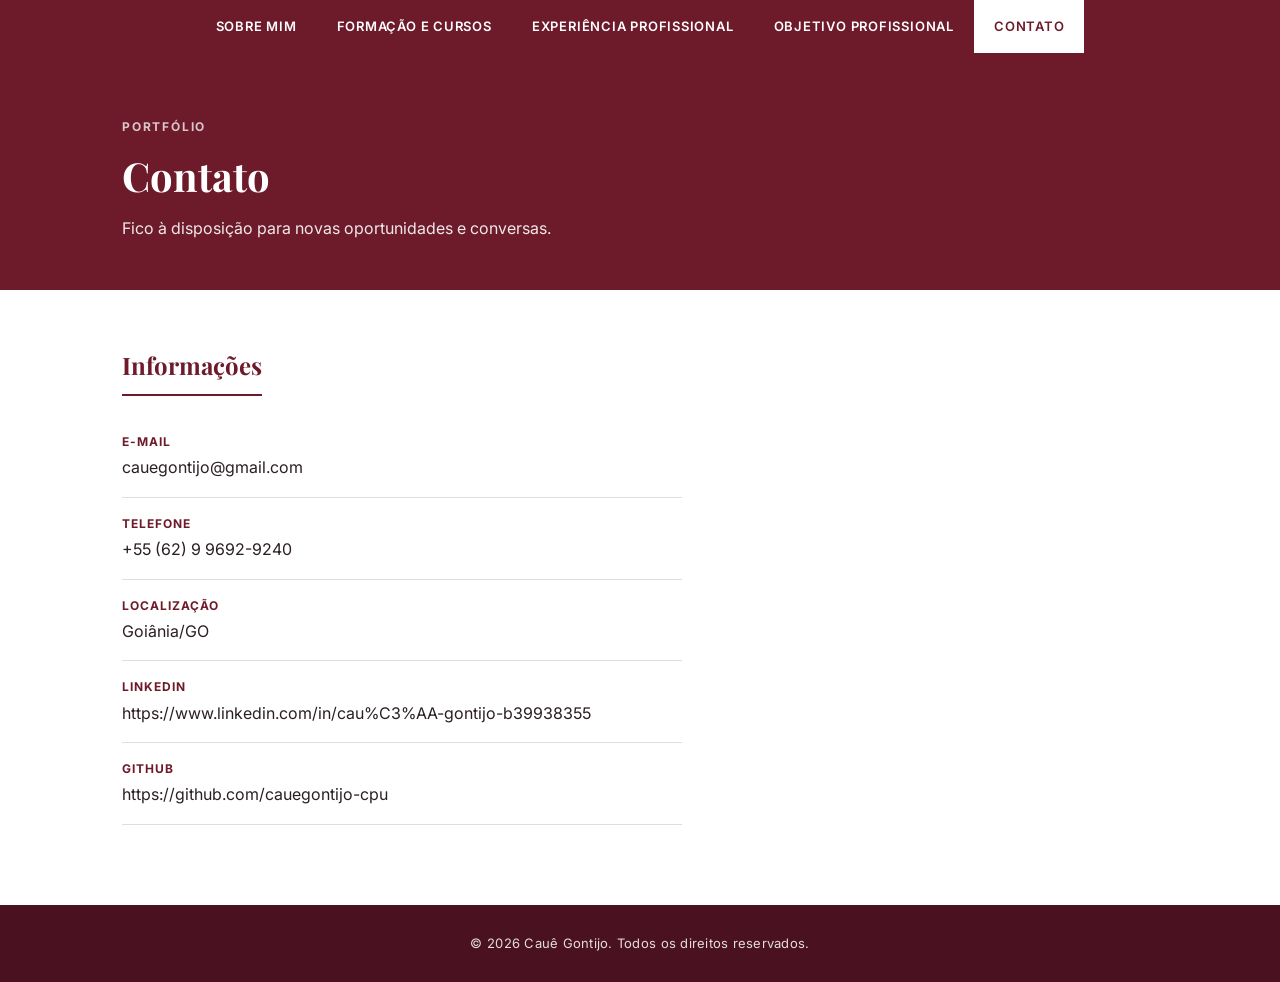
==== contato.html @ 658b2174 "Primeira versão do portfólio Site estático com as páginas Sobre Mim, Formação e Cursos, Experiência " ====
<!DOCTYPE html>
<html lang="pt-br">
<head>
  <meta charset="UTF-8">
  <meta name="viewport" content="width=device-width, initial-scale=1.0">
  <title>Contato — Cauê Gontijo</title>
  <link rel="preconnect" href="https://fonts.googleapis.com">
  <link href="https://fonts.googleapis.com/css2?family=Playfair+Display:wght@600;700&family=Inter:wght@400;500;600;700&display=swap" rel="stylesheet">
  <link rel="stylesheet" href="css/style.css">
</head>
<body data-page="contato">

  <header class="site-header">
    <nav class="nav-bar">
      <ul class="nav-menu">
        <li><a href="index.html" data-page="sobre">Sobre Mim</a></li>
        <li><a href="formacao.html" data-page="formacao">Formação e Cursos</a></li>
        <li><a href="experiencia.html" data-page="experiencia">Experiência Profissional</a></li>
        <li><a href="objetivo.html" data-page="objetivo">Objetivo Profissional</a></li>
        <li><a href="contato.html" data-page="contato">Contato</a></li>
      </ul>
    </nav>
  </header>

  <section class="page-hero">
    <div class="container">
      <span class="eyebrow">Portfólio</span>
      <h1>Contato</h1>
      <p class="lead">Fico à disposição para novas oportunidades e conversas.</p>
    </div>
  </section>

  <main>
    <div class="container">
      <section class="contact-block">
        <h2 class="section-title">Informações</h2>
        <ul class="contact-info-list" id="contato-info"></ul>
      </section>
    </div>
  </main>

  <footer class="site-footer">
    <div class="container">
      &copy; <span id="year"></span> <span data-nome>Cauê Gontijo</span>. Todos os direitos reservados.
    </div>
  </footer>

  <script src="js/data.js"></script>
  <script src="js/main.js"></script>
</body>
</html>
---- css/style.css ----
/* ---------------------------------------------------------------------- */
/* Reset & variáveis                                                      */
/* ---------------------------------------------------------------------- */
:root {
  --vinho: #6d1b2b;
  --vinho-escuro: #4a1220;
  --vinho-claro: #8f3245;
  --branco: #ffffff;
  --off-white: #f7f4f4;
  --cinza-texto: #2b1f21;
  --cinza-medio: #6b5d5f;
  --borda: #e4dcdd;
}

* {
  margin: 0;
  padding: 0;
  box-sizing: border-box;
}

html {
  scroll-behavior: smooth;
}

body {
  font-family: "Inter", "Segoe UI", Arial, sans-serif;
  color: var(--cinza-texto);
  background: var(--branco);
  line-height: 1.6;
}

h1, h2, h3 {
  font-family: "Playfair Display", Georgia, serif;
}

a {
  color: inherit;
  text-decoration: none;
}

img {
  max-width: 100%;
  display: block;
}

.container {
  max-width: 1100px;
  margin: 0 auto;
  padding: 0 32px;
}

/* ---------------------------------------------------------------------- */
/* Header / Navegação                                                    */
/* ---------------------------------------------------------------------- */
.site-header {
  position: sticky;
  top: 0;
  z-index: 100;
}

.nav-bar {
  background: var(--vinho);
}

.nav-menu {
  list-style: none;
  display: flex;
  justify-content: center;
  flex-wrap: wrap;
  max-width: 1100px;
  margin: 0 auto;
}

.nav-menu a {
  display: block;
  padding: 16px 20px;
  font-size: 13px;
  font-weight: 600;
  text-transform: uppercase;
  letter-spacing: 0.06em;
  color: var(--branco);
  transition: background 0.15s ease, color 0.15s ease;
}

.nav-menu a:hover {
  background: var(--vinho-escuro);
}

.nav-menu a.active {
  background: var(--branco);
  color: var(--vinho);
}

/* ---------------------------------------------------------------------- */
/* Hero / seções gerais                                                   */
/* ---------------------------------------------------------------------- */
.page-hero {
  background: var(--vinho);
  color: var(--branco);
  padding: 64px 0 48px;
}

.page-hero .container {
  display: flex;
  flex-direction: column;
  gap: 8px;
}

.eyebrow {
  text-transform: uppercase;
  letter-spacing: 0.15em;
  font-size: 12px;
  font-weight: 700;
  color: rgba(255, 255, 255, 0.75);
}

.page-hero h1 {
  font-size: 40px;
  font-weight: 700;
}

.page-hero p.lead {
  max-width: 640px;
  color: rgba(255, 255, 255, 0.9);
  font-size: 16px;
}

main {
  padding: 56px 0 80px;
}

section + section {
  margin-top: 48px;
}

.section-title {
  font-size: 24px;
  font-weight: 700;
  color: var(--vinho);
  margin-bottom: 20px;
  padding-bottom: 10px;
  border-bottom: 2px solid var(--vinho);
  display: inline-block;
}

/* ---------------------------------------------------------------------- */
/* Cards quadrados                                                        */
/* ---------------------------------------------------------------------- */
.card {
  background: var(--off-white);
  border: 1px solid var(--borda);
  border-left: 4px solid var(--vinho);
  padding: 24px;
}

.card + .card {
  margin-top: 16px;
}

.card-title {
  font-size: 17px;
  font-weight: 700;
  color: var(--vinho-escuro);
}

.card-meta {
  font-size: 13px;
  color: var(--cinza-medio);
  text-transform: uppercase;
  letter-spacing: 0.04em;
  margin: 4px 0 10px;
}

.card-desc {
  font-size: 15px;
  color: var(--cinza-texto);
}

.grid {
  display: grid;
  grid-template-columns: repeat(auto-fit, minmax(220px, 1fr));
  gap: 16px;
}

/* ---------------------------------------------------------------------- */
/* Sobre mim - foto                                                       */
/* ---------------------------------------------------------------------- */
.about-layout {
  display: grid;
  grid-template-columns: 220px 1fr;
  gap: 40px;
  align-items: start;
}

.photo-frame {
  width: 220px;
  height: 220px;
  background: var(--off-white);
  border: 3px solid var(--vinho);
  display: flex;
  align-items: center;
  justify-content: center;
  color: var(--vinho);
  font-size: 13px;
  text-align: center;
  text-transform: uppercase;
  letter-spacing: 0.05em;
  padding: 16px;
  overflow: hidden;
}

.photo-frame img {
  width: 100%;
  height: 100%;
  object-fit: cover;
}

/* ---------------------------------------------------------------------- */
/* Skills / tags                                                          */
/* ---------------------------------------------------------------------- */
.tag-list {
  display: flex;
  flex-wrap: wrap;
  gap: 10px;
  margin-top: 16px;
}

.tag {
  background: var(--vinho);
  color: var(--branco);
  font-size: 13px;
  font-weight: 600;
  padding: 8px 16px;
  letter-spacing: 0.03em;
}

/* ---------------------------------------------------------------------- */
/* Contato                                                                 */
/* ---------------------------------------------------------------------- */
.contact-block {
  max-width: 560px;
}

.contact-info-list {
  list-style: none;
}

.contact-info-list li {
  padding: 16px 0;
  border-bottom: 1px solid var(--borda);
}

.contact-info-list .label {
  display: block;
  font-size: 12px;
  text-transform: uppercase;
  letter-spacing: 0.08em;
  color: var(--vinho);
  font-weight: 700;
  margin-bottom: 4px;
}

/* ---------------------------------------------------------------------- */
/* Footer                                                                  */
/* ---------------------------------------------------------------------- */
.site-footer {
  background: var(--vinho-escuro);
  color: rgba(255, 255, 255, 0.85);
  padding: 28px 0;
  text-align: center;
  font-size: 13px;
  letter-spacing: 0.02em;
}

/* ---------------------------------------------------------------------- */
/* Responsivo                                                             */
/* ---------------------------------------------------------------------- */
@media (max-width: 720px) {
  .about-layout {
    grid-template-columns: 1fr;
  }

  .photo-frame {
    width: 160px;
    height: 160px;
  }

  .page-hero h1 {
    font-size: 30px;
  }
}
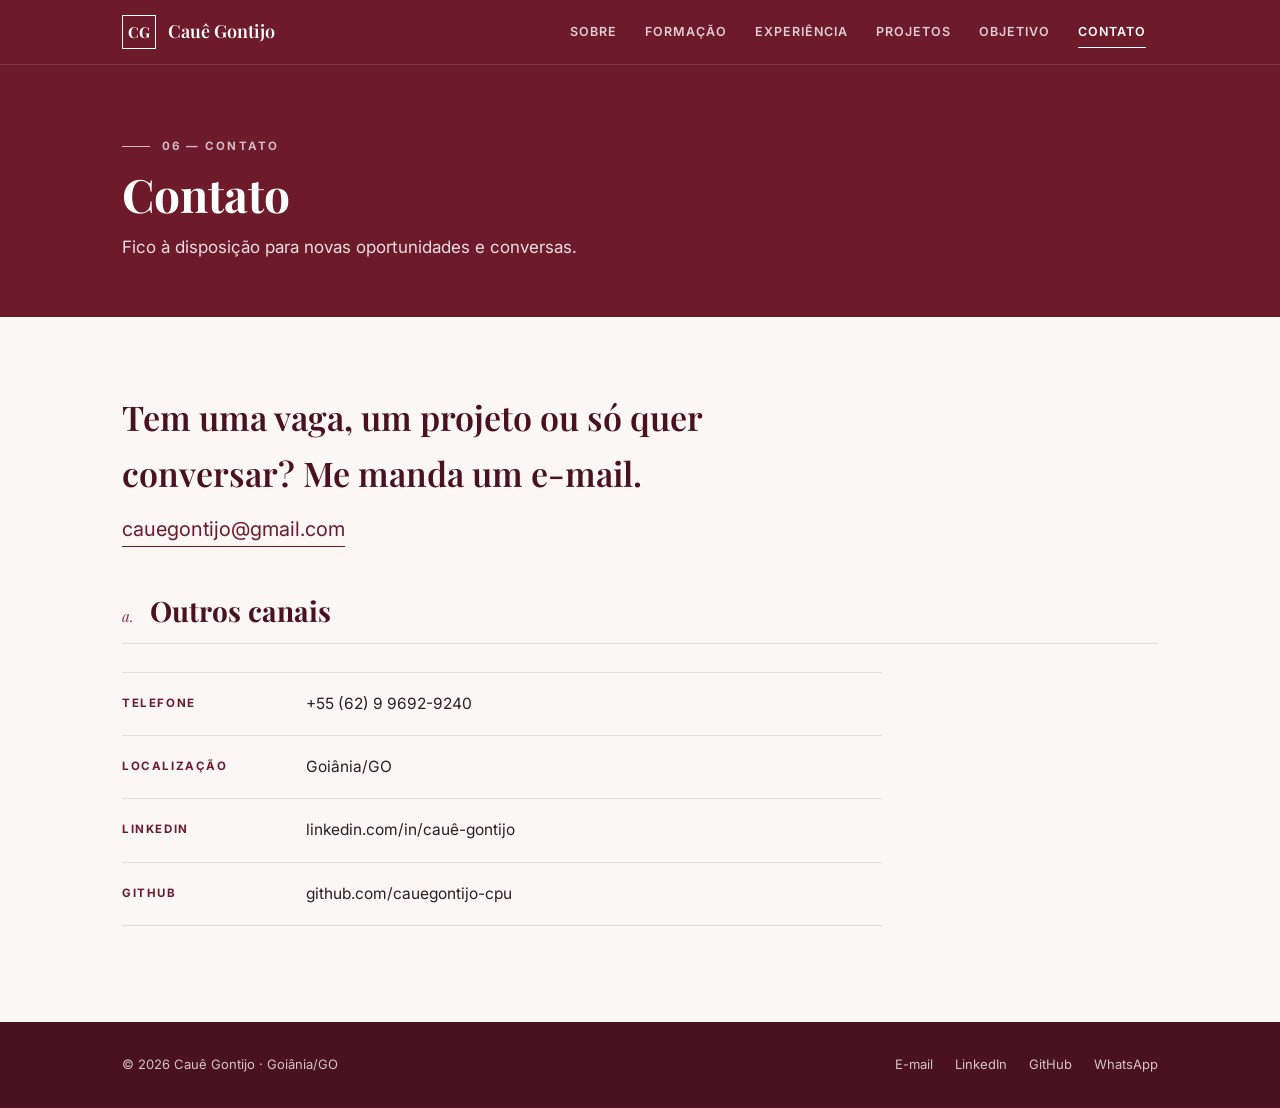
==== commit e855e681: "Novo visual do portfólio e página de projetos - Redesenho de todas as páginas com layout editorial e" ====
--- a/contato.html
+++ b/contato.html
@@ -4,27 +4,37 @@
   <meta charset="UTF-8">
   <meta name="viewport" content="width=device-width, initial-scale=1.0">
   <title>Contato — Cauê Gontijo</title>
+  <meta name="description" content="Portfólio de Cauê Gontijo, estudante de Análise e Desenvolvimento de Sistemas em Goiânia/GO.">
   <link rel="preconnect" href="https://fonts.googleapis.com">
-  <link href="https://fonts.googleapis.com/css2?family=Playfair+Display:wght@600;700&family=Inter:wght@400;500;600;700&display=swap" rel="stylesheet">
+  <link rel="preconnect" href="https://fonts.gstatic.com" crossorigin>
+  <link href="https://fonts.googleapis.com/css2?family=Playfair+Display:ital,wght@0,600;0,700;1,600&family=Inter:wght@400;500;600;700&display=swap" rel="stylesheet">
   <link rel="stylesheet" href="css/style.css">
 </head>
 <body data-page="contato">
 
   <header class="site-header">
-    <nav class="nav-bar">
-      <ul class="nav-menu">
-        <li><a href="index.html" data-page="sobre">Sobre Mim</a></li>
-        <li><a href="formacao.html" data-page="formacao">Formação e Cursos</a></li>
-        <li><a href="experiencia.html" data-page="experiencia">Experiência Profissional</a></li>
-        <li><a href="objetivo.html" data-page="objetivo">Objetivo Profissional</a></li>
-        <li><a href="contato.html" data-page="contato">Contato</a></li>
-      </ul>
-    </nav>
+    <div class="header-inner">
+      <a href="index.html" class="brand">
+        <span class="brand-mark">CG</span>
+        <span class="brand-name" data-nome>Cauê Gontijo</span>
+      </a>
+      <button type="button" class="nav-toggle" aria-expanded="false" aria-controls="nav-menu">Menu</button>
+      <nav class="nav-bar" aria-label="Principal">
+        <ul class="nav-menu" id="nav-menu">
+          <li><a href="index.html" data-page="sobre">Sobre</a></li>
+          <li><a href="formacao.html" data-page="formacao">Formação</a></li>
+          <li><a href="experiencia.html" data-page="experiencia">Experiência</a></li>
+          <li><a href="projetos.html" data-page="projetos">Projetos</a></li>
+          <li><a href="objetivo.html" data-page="objetivo">Objetivo</a></li>
+          <li><a href="contato.html" data-page="contato">Contato</a></li>
+        </ul>
+      </nav>
+    </div>
   </header>
 
   <section class="page-hero">
     <div class="container">
-      <span class="eyebrow">Portfólio</span>
+      <span class="eyebrow">06 &mdash; Contato</span>
       <h1>Contato</h1>
       <p class="lead">Fico à disposição para novas oportunidades e conversas.</p>
     </div>
@@ -32,8 +42,14 @@
 
   <main>
     <div class="container">
-      <section class="contact-block">
-        <h2 class="section-title">Informações</h2>
+      <section>
+        <p class="contact-lead">Tem uma vaga, um projeto ou só quer conversar? Me manda um e-mail.</p>
+        <a class="contact-mail" id="contato-email" href="#"></a>
+
+        <div class="section-head">
+          <span class="section-num">a.</span>
+          <h2 class="section-title">Outros canais</h2>
+        </div>
         <ul class="contact-info-list" id="contato-info"></ul>
       </section>
     </div>
@@ -41,7 +57,8 @@
 
   <footer class="site-footer">
     <div class="container">
-      &copy; <span id="year"></span> <span data-nome>Cauê Gontijo</span>. Todos os direitos reservados.
+      <span>&copy; <span id="year"></span> <span data-nome>Cauê Gontijo</span> &middot; Goiânia/GO</span>
+      <ul class="footer-links" id="footer-links"></ul>
     </div>
   </footer>
 
--- a/css/style.css
+++ b/css/style.css
@@ -6,10 +6,15 @@
   --vinho-escuro: #4a1220;
   --vinho-claro: #8f3245;
   --branco: #ffffff;
-  --off-white: #f7f4f4;
+  --papel: #faf7f5;
+  --off-white: #f3eeec;
   --cinza-texto: #2b1f21;
   --cinza-medio: #6b5d5f;
   --borda: #e4dcdd;
+  --escuro: #160b0e;
+
+  --serif: "Playfair Display", Georgia, serif;
+  --sans: "Inter", "Segoe UI", Arial, sans-serif;
 }
 
 * {
@@ -23,14 +28,20 @@
 }
 
 body {
-  font-family: "Inter", "Segoe UI", Arial, sans-serif;
+  font-family: var(--sans);
   color: var(--cinza-texto);
-  background: var(--branco);
-  line-height: 1.6;
+  background: var(--papel);
+  line-height: 1.65;
+  -webkit-font-smoothing: antialiased;
+}
+
+body.no-scroll {
+  overflow: hidden;
 }
 
 h1, h2, h3 {
-  font-family: "Playfair Display", Georgia, serif;
+  font-family: var(--serif);
+  line-height: 1.15;
 }
 
 a {
@@ -41,6 +52,21 @@
 img {
   max-width: 100%;
   display: block;
+}
+
+button {
+  font: inherit;
+  cursor: pointer;
+}
+
+::selection {
+  background: var(--vinho);
+  color: var(--branco);
+}
+
+:focus-visible {
+  outline: 2px solid var(--vinho-claro);
+  outline-offset: 3px;
 }
 
 .container {
@@ -56,236 +82,1158 @@
   position: sticky;
   top: 0;
   z-index: 100;
-}
-
-.nav-bar {
   background: var(--vinho);
+  border-bottom: 1px solid rgba(255, 255, 255, 0.12);
+}
+
+.header-inner {
+  max-width: 1100px;
+  margin: 0 auto;
+  padding: 0 32px;
+  display: flex;
+  align-items: center;
+  justify-content: space-between;
+  gap: 24px;
+  min-height: 64px;
+}
+
+.brand {
+  display: flex;
+  align-items: center;
+  gap: 12px;
+  color: var(--branco);
+}
+
+.brand-mark {
+  width: 34px;
+  height: 34px;
+  border: 1.5px solid var(--branco);
+  display: grid;
+  place-items: center;
+  font-family: var(--serif);
+  font-size: 15px;
+  font-weight: 700;
+  letter-spacing: 0.02em;
+}
+
+.brand-name {
+  font-family: var(--serif);
+  font-size: 18px;
+  font-weight: 600;
 }
 
 .nav-menu {
   list-style: none;
   display: flex;
-  justify-content: center;
+  gap: 4px;
+}
+
+.nav-menu a {
+  position: relative;
+  display: block;
+  padding: 20px 12px;
+  font-size: 12.5px;
+  font-weight: 600;
+  text-transform: uppercase;
+  letter-spacing: 0.08em;
+  color: rgba(255, 255, 255, 0.78);
+  transition: color 0.15s ease;
+}
+
+.nav-menu a::after {
+  content: "";
+  position: absolute;
+  left: 12px;
+  right: 12px;
+  bottom: 14px;
+  height: 1.5px;
+  background: var(--branco);
+  transform: scaleX(0);
+  transform-origin: left;
+  transition: transform 0.2s ease;
+}
+
+.nav-menu a:hover,
+.nav-menu a.active {
+  color: var(--branco);
+}
+
+.nav-menu a:hover::after,
+.nav-menu a.active::after {
+  transform: scaleX(1);
+}
+
+.nav-toggle {
+  display: none;
+  background: none;
+  border: 1px solid rgba(255, 255, 255, 0.5);
+  color: var(--branco);
+  font-size: 12px;
+  font-weight: 600;
+  letter-spacing: 0.1em;
+  text-transform: uppercase;
+  padding: 8px 14px;
+}
+
+/* ---------------------------------------------------------------------- */
+/* Hero                                                                   */
+/* ---------------------------------------------------------------------- */
+.page-hero {
+  background: var(--vinho);
+  color: var(--branco);
+  padding: 72px 0 56px;
+}
+
+.page-hero .container {
+  display: flex;
+  flex-direction: column;
+  gap: 12px;
+}
+
+.eyebrow {
+  display: flex;
+  align-items: center;
+  gap: 12px;
+  text-transform: uppercase;
+  letter-spacing: 0.18em;
+  font-size: 11.5px;
+  font-weight: 700;
+  color: rgba(255, 255, 255, 0.7);
+}
+
+.eyebrow::before {
+  content: "";
+  width: 28px;
+  height: 1px;
+  background: currentColor;
+}
+
+.page-hero h1 {
+  font-size: 46px;
+  font-weight: 700;
+  max-width: 760px;
+}
+
+.page-hero p.lead {
+  max-width: 620px;
+  color: rgba(255, 255, 255, 0.86);
+  font-size: 17px;
+}
+
+/* Hero da página inicial */
+.hero-home {
+  padding: 88px 0 80px;
+}
+
+.hero-home .container {
+  display: grid;
+  grid-template-columns: 1fr 280px;
+  gap: 64px;
+  align-items: center;
+}
+
+.hero-home h1 {
+  font-size: 64px;
+  letter-spacing: -0.01em;
+}
+
+.hero-home .lead {
+  font-size: 18px;
+}
+
+.hero-meta {
+  display: flex;
   flex-wrap: wrap;
-  max-width: 1100px;
-  margin: 0 auto;
-}
-
-.nav-menu a {
-  display: block;
-  padding: 16px 20px;
+  gap: 8px 28px;
+  margin-top: 8px;
   font-size: 13px;
-  font-weight: 600;
+  color: rgba(255, 255, 255, 0.7);
+}
+
+.hero-meta strong {
+  color: var(--branco);
+  font-weight: 600;
+}
+
+.hero-actions {
+  display: flex;
+  flex-wrap: wrap;
+  gap: 12px;
+  margin-top: 24px;
+}
+
+.btn {
+  display: inline-flex;
+  align-items: center;
+  gap: 10px;
+  padding: 13px 22px;
+  font-size: 13px;
+  font-weight: 600;
+  letter-spacing: 0.06em;
   text-transform: uppercase;
-  letter-spacing: 0.06em;
-  color: var(--branco);
+  border: 1.5px solid var(--branco);
   transition: background 0.15s ease, color 0.15s ease;
 }
 
-.nav-menu a:hover {
-  background: var(--vinho-escuro);
-}
-
-.nav-menu a.active {
+.btn-solid {
   background: var(--branco);
   color: var(--vinho);
 }
 
-/* ---------------------------------------------------------------------- */
-/* Hero / seções gerais                                                   */
-/* ---------------------------------------------------------------------- */
-.page-hero {
-  background: var(--vinho);
-  color: var(--branco);
-  padding: 64px 0 48px;
-}
-
-.page-hero .container {
-  display: flex;
-  flex-direction: column;
-  gap: 8px;
-}
-
-.eyebrow {
-  text-transform: uppercase;
-  letter-spacing: 0.15em;
-  font-size: 12px;
-  font-weight: 700;
-  color: rgba(255, 255, 255, 0.75);
-}
-
-.page-hero h1 {
-  font-size: 40px;
-  font-weight: 700;
-}
-
-.page-hero p.lead {
-  max-width: 640px;
-  color: rgba(255, 255, 255, 0.9);
-  font-size: 16px;
-}
-
-main {
-  padding: 56px 0 80px;
-}
-
-section + section {
-  margin-top: 48px;
-}
-
-.section-title {
-  font-size: 24px;
-  font-weight: 700;
+.btn-solid:hover {
+  background: transparent;
+  color: var(--branco);
+}
+
+.btn-ghost {
+  color: var(--branco);
+}
+
+.btn-ghost:hover {
+  background: var(--branco);
   color: var(--vinho);
-  margin-bottom: 20px;
-  padding-bottom: 10px;
-  border-bottom: 2px solid var(--vinho);
-  display: inline-block;
-}
-
-/* ---------------------------------------------------------------------- */
-/* Cards quadrados                                                        */
-/* ---------------------------------------------------------------------- */
-.card {
-  background: var(--off-white);
-  border: 1px solid var(--borda);
-  border-left: 4px solid var(--vinho);
-  padding: 24px;
-}
-
-.card + .card {
-  margin-top: 16px;
-}
-
-.card-title {
-  font-size: 17px;
-  font-weight: 700;
-  color: var(--vinho-escuro);
-}
-
-.card-meta {
-  font-size: 13px;
-  color: var(--cinza-medio);
-  text-transform: uppercase;
-  letter-spacing: 0.04em;
-  margin: 4px 0 10px;
-}
-
-.card-desc {
-  font-size: 15px;
-  color: var(--cinza-texto);
-}
-
-.grid {
-  display: grid;
-  grid-template-columns: repeat(auto-fit, minmax(220px, 1fr));
-  gap: 16px;
-}
-
-/* ---------------------------------------------------------------------- */
-/* Sobre mim - foto                                                       */
-/* ---------------------------------------------------------------------- */
-.about-layout {
-  display: grid;
-  grid-template-columns: 220px 1fr;
-  gap: 40px;
-  align-items: start;
-}
-
+}
+
+.btn .arrow {
+  transition: transform 0.2s ease;
+}
+
+.btn:hover .arrow {
+  transform: translateX(3px);
+}
+
+/* Foto com moldura deslocada */
 .photo-frame {
-  width: 220px;
-  height: 220px;
-  background: var(--off-white);
-  border: 3px solid var(--vinho);
+  position: relative;
+  width: 100%;
+  aspect-ratio: 4 / 5;
+  background: var(--vinho-escuro);
+  color: rgba(255, 255, 255, 0.7);
   display: flex;
   align-items: center;
   justify-content: center;
-  color: var(--vinho);
-  font-size: 13px;
-  text-align: center;
+  font-size: 12px;
   text-transform: uppercase;
-  letter-spacing: 0.05em;
-  padding: 16px;
-  overflow: hidden;
+  letter-spacing: 0.08em;
+}
+
+.photo-frame::before {
+  content: "";
+  position: absolute;
+  inset: 0;
+  border: 1.5px solid rgba(255, 255, 255, 0.55);
+  transform: translate(14px, 14px);
+  pointer-events: none;
 }
 
 .photo-frame img {
+  position: relative;
   width: 100%;
   height: 100%;
   object-fit: cover;
 }
 
 /* ---------------------------------------------------------------------- */
-/* Skills / tags                                                          */
-/* ---------------------------------------------------------------------- */
+/* Seções gerais                                                          */
+/* ---------------------------------------------------------------------- */
+main {
+  padding: 72px 0 96px;
+}
+
+section + section {
+  margin-top: 72px;
+}
+
+.section-head {
+  display: flex;
+  align-items: baseline;
+  gap: 16px;
+  margin-bottom: 28px;
+  padding-bottom: 14px;
+  border-bottom: 1px solid var(--borda);
+}
+
+.section-num {
+  font-family: var(--serif);
+  font-size: 15px;
+  font-style: italic;
+  color: var(--vinho-claro);
+}
+
+.section-title {
+  font-size: 28px;
+  font-weight: 700;
+  color: var(--vinho-escuro);
+}
+
+.section-head .section-note {
+  margin-left: auto;
+  font-size: 13px;
+  color: var(--cinza-medio);
+}
+
+.prose {
+  font-size: 17px;
+  max-width: 680px;
+  color: var(--cinza-texto);
+}
+
+.prose-lg {
+  font-family: var(--serif);
+  font-size: 24px;
+  line-height: 1.5;
+  max-width: 760px;
+  color: var(--vinho-escuro);
+}
+
+/* ---------------------------------------------------------------------- */
+/* Página inicial                                                         */
+/* ---------------------------------------------------------------------- */
+.home-intro {
+  display: grid;
+  grid-template-columns: 1fr 1fr;
+  gap: 48px;
+}
+
+.fact {
+  border-top: 2px solid var(--vinho);
+  padding-top: 18px;
+}
+
+.fact-label {
+  font-size: 11.5px;
+  font-weight: 700;
+  letter-spacing: 0.14em;
+  text-transform: uppercase;
+  color: var(--vinho);
+}
+
+.fact-title {
+  font-family: var(--serif);
+  font-size: 21px;
+  font-weight: 600;
+  margin: 8px 0 4px;
+  color: var(--cinza-texto);
+}
+
+.fact-sub {
+  font-size: 14px;
+  color: var(--cinza-medio);
+}
+
+.page-index {
+  list-style: none;
+  border-top: 1px solid var(--borda);
+}
+
+.page-index a {
+  display: grid;
+  grid-template-columns: 56px 1fr auto;
+  align-items: baseline;
+  gap: 16px;
+  padding: 22px 4px;
+  border-bottom: 1px solid var(--borda);
+  transition: padding 0.2s ease, color 0.2s ease;
+}
+
+.page-index .idx {
+  font-family: var(--serif);
+  font-style: italic;
+  color: var(--vinho-claro);
+}
+
+.page-index .name {
+  font-family: var(--serif);
+  font-size: 26px;
+  font-weight: 600;
+}
+
+.page-index .hint {
+  font-size: 13px;
+  color: var(--cinza-medio);
+}
+
+.page-index a:hover {
+  padding-left: 14px;
+  color: var(--vinho);
+}
+
+/* ---------------------------------------------------------------------- */
+/* Linha do tempo (formação / experiência)                                */
+/* ---------------------------------------------------------------------- */
+.timeline {
+  list-style: none;
+}
+
+.timeline-item {
+  display: grid;
+  grid-template-columns: 200px 1fr;
+  gap: 40px;
+  padding: 28px 0;
+  border-bottom: 1px solid var(--borda);
+}
+
+.timeline-item:first-child {
+  padding-top: 0;
+}
+
+.timeline-date {
+  font-size: 13px;
+  color: var(--cinza-medio);
+  letter-spacing: 0.02em;
+  padding-top: 4px;
+}
+
+.badge {
+  display: inline-block;
+  margin-top: 8px;
+  padding: 3px 9px;
+  font-size: 10.5px;
+  font-weight: 700;
+  letter-spacing: 0.12em;
+  text-transform: uppercase;
+  color: var(--vinho);
+  border: 1px solid var(--vinho);
+}
+
+.timeline-title {
+  font-family: var(--serif);
+  font-size: 22px;
+  font-weight: 600;
+  color: var(--vinho-escuro);
+}
+
+.timeline-place {
+  font-size: 14.5px;
+  font-weight: 500;
+  color: var(--cinza-texto);
+  margin: 4px 0 10px;
+}
+
+.timeline-desc {
+  font-size: 15px;
+  color: var(--cinza-medio);
+  max-width: 600px;
+}
+
+/* ---------------------------------------------------------------------- */
+/* Objetivo / habilidades                                                 */
+/* ---------------------------------------------------------------------- */
+.skills-layout {
+  display: grid;
+  grid-template-columns: 1.4fr 1fr;
+  gap: 56px;
+}
+
+.skills-col h3 {
+  font-family: var(--sans);
+  font-size: 11.5px;
+  font-weight: 700;
+  letter-spacing: 0.14em;
+  text-transform: uppercase;
+  color: var(--vinho);
+  margin-bottom: 12px;
+}
+
+.skill-list {
+  list-style: none;
+}
+
+.skill-list li {
+  display: flex;
+  align-items: baseline;
+  gap: 10px;
+  padding: 11px 0;
+  font-size: 15.5px;
+}
+
+.skill-list .leader {
+  flex: 1;
+  border-bottom: 1px dotted #c9bcbe;
+  transform: translateY(-4px);
+}
+
+.skill-list .level {
+  font-size: 12.5px;
+  color: var(--cinza-medio);
+}
+
 .tag-list {
   display: flex;
   flex-wrap: wrap;
-  gap: 10px;
-  margin-top: 16px;
+  gap: 8px;
 }
 
 .tag {
-  background: var(--vinho);
-  color: var(--branco);
-  font-size: 13px;
-  font-weight: 600;
-  padding: 8px 16px;
-  letter-spacing: 0.03em;
-}
-
-/* ---------------------------------------------------------------------- */
-/* Contato                                                                 */
-/* ---------------------------------------------------------------------- */
-.contact-block {
-  max-width: 560px;
+  font-size: 14px;
+  font-weight: 500;
+  padding: 7px 14px;
+  border: 1px solid var(--vinho);
+  color: var(--vinho);
+}
+
+/* ---------------------------------------------------------------------- */
+/* Contato                                                                */
+/* ---------------------------------------------------------------------- */
+.contact-lead {
+  font-family: var(--serif);
+  font-size: 34px;
+  font-weight: 600;
+  color: var(--vinho-escuro);
+  max-width: 720px;
+  margin-bottom: 12px;
+}
+
+.contact-mail {
+  display: inline-block;
+  font-size: 20px;
+  color: var(--vinho);
+  border-bottom: 1.5px solid currentColor;
+  margin-bottom: 48px;
+  word-break: break-all;
+}
+
+.contact-mail:hover {
+  color: var(--vinho-escuro);
 }
 
 .contact-info-list {
   list-style: none;
+  max-width: 760px;
+  border-top: 1px solid var(--borda);
 }
 
 .contact-info-list li {
-  padding: 16px 0;
+  display: grid;
+  grid-template-columns: 160px 1fr;
+  gap: 24px;
+  padding: 18px 0;
   border-bottom: 1px solid var(--borda);
+  font-size: 15.5px;
 }
 
 .contact-info-list .label {
-  display: block;
-  font-size: 12px;
+  font-size: 11.5px;
   text-transform: uppercase;
-  letter-spacing: 0.08em;
+  letter-spacing: 0.14em;
   color: var(--vinho);
   font-weight: 700;
-  margin-bottom: 4px;
-}
-
-/* ---------------------------------------------------------------------- */
-/* Footer                                                                  */
+  padding-top: 3px;
+}
+
+.contact-info-list a {
+  word-break: break-word;
+  border-bottom: 1px solid transparent;
+  transition: border-color 0.15s ease, color 0.15s ease;
+}
+
+.contact-info-list a:hover {
+  color: var(--vinho);
+  border-color: currentColor;
+}
+
+/* ---------------------------------------------------------------------- */
+/* Projetos                                                               */
+/* ---------------------------------------------------------------------- */
+.projects-grid {
+  display: grid;
+  grid-template-columns: repeat(3, 1fr);
+  gap: 48px 32px;
+}
+
+.project-card {
+  display: flex;
+  flex-direction: column;
+  text-align: left;
+  background: none;
+  border: 0;
+  padding: 0;
+  color: inherit;
+}
+
+.project-cover {
+  position: relative;
+  width: 100%;
+  aspect-ratio: 4 / 3;
+  overflow: hidden;
+  background: var(--off-white);
+}
+
+.project-cover img {
+  width: 100%;
+  height: 100%;
+  object-fit: cover;
+  transition: transform 0.5s ease;
+}
+
+.project-cover .open-hint {
+  position: absolute;
+  left: 0;
+  right: 0;
+  bottom: 0;
+  padding: 12px 16px;
+  font-size: 12px;
+  font-weight: 600;
+  letter-spacing: 0.1em;
+  text-transform: uppercase;
+  color: var(--branco);
+  background: var(--vinho);
+  transform: translateY(100%);
+  transition: transform 0.25s ease;
+}
+
+.project-card:hover .project-cover img,
+.project-card:focus-visible .project-cover img {
+  transform: scale(1.04);
+}
+
+.project-card:hover .open-hint,
+.project-card:focus-visible .open-hint {
+  transform: translateY(0);
+}
+
+.project-info {
+  display: grid;
+  grid-template-columns: auto 1fr;
+  gap: 4px 14px;
+  padding-top: 16px;
+}
+
+.project-num {
+  grid-row: span 2;
+  font-family: var(--serif);
+  font-style: italic;
+  color: var(--vinho-claro);
+  padding-top: 2px;
+}
+
+.project-title {
+  font-family: var(--serif);
+  font-size: 21px;
+  font-weight: 600;
+  color: var(--cinza-texto);
+  transition: color 0.15s ease;
+}
+
+.project-card:hover .project-title {
+  color: var(--vinho);
+}
+
+.project-meta {
+  font-size: 13px;
+  color: var(--cinza-medio);
+}
+
+/* Espaço reservado enquanto não há foto */
+.placeholder {
+  width: 100%;
+  height: 100%;
+  display: flex;
+  align-items: center;
+  justify-content: center;
+  font-size: 11.5px;
+  font-weight: 600;
+  letter-spacing: 0.14em;
+  text-transform: uppercase;
+  color: var(--cinza-medio);
+  background:
+    repeating-linear-gradient(135deg, transparent 0 11px, rgba(109, 27, 43, 0.06) 11px 12px),
+    var(--off-white);
+}
+
+.empty-note {
+  font-size: 15px;
+  color: var(--cinza-medio);
+}
+
+/* ---------------------------------------------------------------------- */
+/* Book de fotos (visualizador)                                           */
+/* ---------------------------------------------------------------------- */
+.book {
+  position: fixed;
+  inset: 0;
+  z-index: 200;
+  display: grid;
+  grid-template-columns: 320px 1fr;
+  background: var(--escuro);
+  color: var(--branco);
+  opacity: 0;
+  transition: opacity 0.25s ease;
+}
+
+.book[hidden] {
+  display: none;
+}
+
+.book.is-open {
+  opacity: 1;
+}
+
+.book-side {
+  display: flex;
+  flex-direction: column;
+  gap: 14px;
+  padding: 40px 32px;
+  border-right: 1px solid rgba(255, 255, 255, 0.08);
+  overflow-y: auto;
+}
+
+.book-cat {
+  font-size: 11px;
+  font-weight: 700;
+  letter-spacing: 0.16em;
+  text-transform: uppercase;
+  color: #d9a3ae;
+}
+
+.book-title {
+  font-size: 30px;
+  font-weight: 600;
+}
+
+.book-desc {
+  font-size: 14.5px;
+  color: rgba(255, 255, 255, 0.72);
+}
+
+.book-count {
+  margin-top: auto;
+  font-family: var(--serif);
+  font-size: 15px;
+  color: rgba(255, 255, 255, 0.6);
+}
+
+.book-count strong {
+  font-size: 32px;
+  font-weight: 600;
+  color: var(--branco);
+}
+
+.book-main {
+  position: relative;
+  display: grid;
+  grid-template-rows: 1fr auto;
+  min-width: 0;
+  min-height: 0;
+}
+
+.book-close {
+  position: absolute;
+  top: 20px;
+  right: 24px;
+  z-index: 2;
+  background: none;
+  border: 1px solid rgba(255, 255, 255, 0.35);
+  color: var(--branco);
+  font-size: 12px;
+  font-weight: 600;
+  letter-spacing: 0.1em;
+  text-transform: uppercase;
+  padding: 8px 14px;
+  transition: background 0.15s ease, color 0.15s ease;
+}
+
+.book-close:hover {
+  background: var(--branco);
+  color: var(--escuro);
+}
+
+.book-stage {
+  position: relative;
+  display: flex;
+  align-items: center;
+  justify-content: center;
+  padding: 72px 88px 24px;
+  min-height: 0;
+}
+
+.book-figure {
+  display: flex;
+  flex-direction: column;
+  align-items: center;
+  gap: 14px;
+  width: 100%;
+  height: 100%;
+  min-height: 0;
+}
+
+.book-frame {
+  flex: 1;
+  width: 100%;
+  min-height: 0;
+  display: flex;
+  align-items: center;
+  justify-content: center;
+  transition: opacity 0.2s ease;
+}
+
+.book-frame.is-changing {
+  opacity: 0;
+}
+
+.book-frame img {
+  max-width: 100%;
+  max-height: 100%;
+  object-fit: contain;
+  box-shadow: 0 20px 50px rgba(0, 0, 0, 0.45);
+}
+
+.book-frame .placeholder {
+  max-width: 760px;
+  aspect-ratio: 4 / 3;
+  height: auto;
+  color: rgba(255, 255, 255, 0.45);
+  background:
+    repeating-linear-gradient(135deg, transparent 0 11px, rgba(255, 255, 255, 0.04) 11px 12px),
+    #23161a;
+}
+
+.book-caption {
+  min-height: 22px;
+  font-size: 14px;
+  color: rgba(255, 255, 255, 0.7);
+  text-align: center;
+}
+
+.book-nav {
+  position: absolute;
+  top: 50%;
+  transform: translateY(-50%);
+  width: 48px;
+  height: 48px;
+  display: grid;
+  place-items: center;
+  background: none;
+  border: 1px solid rgba(255, 255, 255, 0.25);
+  color: var(--branco);
+  font-size: 22px;
+  line-height: 1;
+  transition: background 0.15s ease, border-color 0.15s ease;
+}
+
+.book-nav:hover:not(:disabled) {
+  background: var(--vinho);
+  border-color: var(--vinho);
+}
+
+.book-nav:disabled {
+  opacity: 0.25;
+  cursor: default;
+}
+
+.book-nav.prev {
+  left: 24px;
+}
+
+.book-nav.next {
+  right: 24px;
+}
+
+.book-thumbs {
+  display: flex;
+  gap: 8px;
+  padding: 16px 24px 24px;
+  overflow-x: auto;
+  scrollbar-width: thin;
+}
+
+.book-thumb {
+  flex: 0 0 auto;
+  width: 84px;
+  height: 60px;
+  padding: 0;
+  border: 2px solid transparent;
+  background: #23161a;
+  opacity: 0.5;
+  overflow: hidden;
+  transition: opacity 0.15s ease, border-color 0.15s ease;
+}
+
+.book-thumb img {
+  width: 100%;
+  height: 100%;
+  object-fit: cover;
+}
+
+.book-thumb span {
+  font-size: 11px;
+  color: rgba(255, 255, 255, 0.6);
+}
+
+.book-thumb:hover {
+  opacity: 0.85;
+}
+
+.book-thumb.active {
+  opacity: 1;
+  border-color: var(--branco);
+}
+
+/* ---------------------------------------------------------------------- */
+/* Footer                                                                 */
 /* ---------------------------------------------------------------------- */
 .site-footer {
   background: var(--vinho-escuro);
-  color: rgba(255, 255, 255, 0.85);
-  padding: 28px 0;
-  text-align: center;
+  color: rgba(255, 255, 255, 0.75);
+  padding: 32px 0;
   font-size: 13px;
-  letter-spacing: 0.02em;
+}
+
+.site-footer .container {
+  display: flex;
+  flex-wrap: wrap;
+  justify-content: space-between;
+  gap: 12px 24px;
+}
+
+.footer-links {
+  display: flex;
+  flex-wrap: wrap;
+  gap: 8px 22px;
+  list-style: none;
+}
+
+.footer-links a:hover {
+  color: var(--branco);
+  text-decoration: underline;
+  text-underline-offset: 3px;
 }
 
 /* ---------------------------------------------------------------------- */
 /* Responsivo                                                             */
 /* ---------------------------------------------------------------------- */
+@media (max-width: 960px) {
+  .projects-grid {
+    grid-template-columns: repeat(2, 1fr);
+  }
+
+  .hero-home .container {
+    grid-template-columns: 1fr 220px;
+    gap: 40px;
+  }
+
+  .hero-home h1 {
+    font-size: 52px;
+  }
+
+  .book {
+    grid-template-columns: 1fr;
+    grid-template-rows: auto 1fr;
+  }
+
+  .book-side {
+    padding: 20px 120px 16px 24px;
+    gap: 6px;
+    border-right: 0;
+    border-bottom: 1px solid rgba(255, 255, 255, 0.08);
+    max-height: 30vh;
+  }
+
+  .book-title {
+    font-size: 22px;
+  }
+
+  .book-desc {
+    display: -webkit-box;
+    -webkit-line-clamp: 2;
+    -webkit-box-orient: vertical;
+    overflow: hidden;
+  }
+
+  .book-count {
+    margin-top: 4px;
+  }
+
+  .book-count strong {
+    font-size: 20px;
+  }
+
+  .book-main {
+    position: static;
+  }
+
+  .book-stage {
+    padding: 24px 72px 12px;
+  }
+}
+
+@media (max-width: 860px) {
+  .header-inner {
+    flex-wrap: wrap;
+  }
+
+  .nav-toggle {
+    display: block;
+  }
+
+  .nav-bar {
+    display: none;
+    width: 100%;
+    padding-bottom: 12px;
+  }
+
+  .nav-bar.open {
+    display: block;
+  }
+
+  .nav-menu {
+    flex-direction: column;
+    gap: 0;
+  }
+
+  .nav-menu a {
+    padding: 12px 0;
+    border-top: 1px solid rgba(255, 255, 255, 0.1);
+  }
+
+  .nav-menu a::after {
+    display: none;
+  }
+
+  .nav-menu a.active {
+    padding-left: 12px;
+    border-left: 2px solid var(--branco);
+  }
+}
+
 @media (max-width: 720px) {
-  .about-layout {
+  .container,
+  .header-inner {
+    padding: 0 16px;
+  }
+
+  .page-hero {
+    padding: 48px 0 40px;
+  }
+
+  .page-hero h1 {
+    font-size: 34px;
+  }
+
+  .hero-home .container {
     grid-template-columns: 1fr;
-  }
-
-  .photo-frame {
-    width: 160px;
-    height: 160px;
-  }
-
-  .page-hero h1 {
-    font-size: 30px;
-  }
-}
+    gap: 40px;
+  }
+
+  .hero-home h1 {
+    font-size: 42px;
+  }
+
+  .hero-home .photo-frame {
+    max-width: 220px;
+    order: -1;
+  }
+
+  main {
+    padding: 48px 0 72px;
+  }
+
+  section + section {
+    margin-top: 56px;
+  }
+
+  .section-title {
+    font-size: 24px;
+  }
+
+  .section-head .section-note {
+    display: none;
+  }
+
+  .prose-lg {
+    font-size: 20px;
+  }
+
+  .home-intro,
+  .skills-layout {
+    grid-template-columns: 1fr;
+    gap: 36px;
+  }
+
+  .page-index a {
+    grid-template-columns: 40px 1fr;
+  }
+
+  .page-index .hint {
+    display: none;
+  }
+
+  .page-index .name {
+    font-size: 22px;
+  }
+
+  .timeline-item {
+    grid-template-columns: 1fr;
+    gap: 8px;
+  }
+
+  .contact-lead {
+    font-size: 26px;
+  }
+
+  .contact-info-list li {
+    grid-template-columns: 1fr;
+    gap: 4px;
+  }
+
+  .projects-grid {
+    grid-template-columns: 1fr;
+    gap: 40px;
+  }
+
+  .project-cover .open-hint {
+    transform: none;
+  }
+
+  .book-side {
+    padding: 16px 110px 12px 16px;
+  }
+
+  .book-close {
+    top: 16px;
+    right: 16px;
+  }
+
+  .book-stage {
+    padding: 16px 16px 8px;
+  }
+
+  .book-caption {
+    padding: 0 52px;
+  }
+
+  .book-nav {
+    top: auto;
+    bottom: 0;
+    transform: none;
+    width: 42px;
+    height: 42px;
+    background: rgba(22, 11, 14, 0.7);
+  }
+
+  .book-nav.prev {
+    left: 16px;
+  }
+
+  .book-nav.next {
+    right: 16px;
+  }
+
+  .book-thumbs {
+    padding: 12px 16px 16px;
+  }
+
+  .book-thumb {
+    width: 64px;
+    height: 48px;
+  }
+}
+
+@media (prefers-reduced-motion: reduce) {
+  *,
+  *::before,
+  *::after {
+    transition: none !important;
+    scroll-behavior: auto !important;
+  }
+}
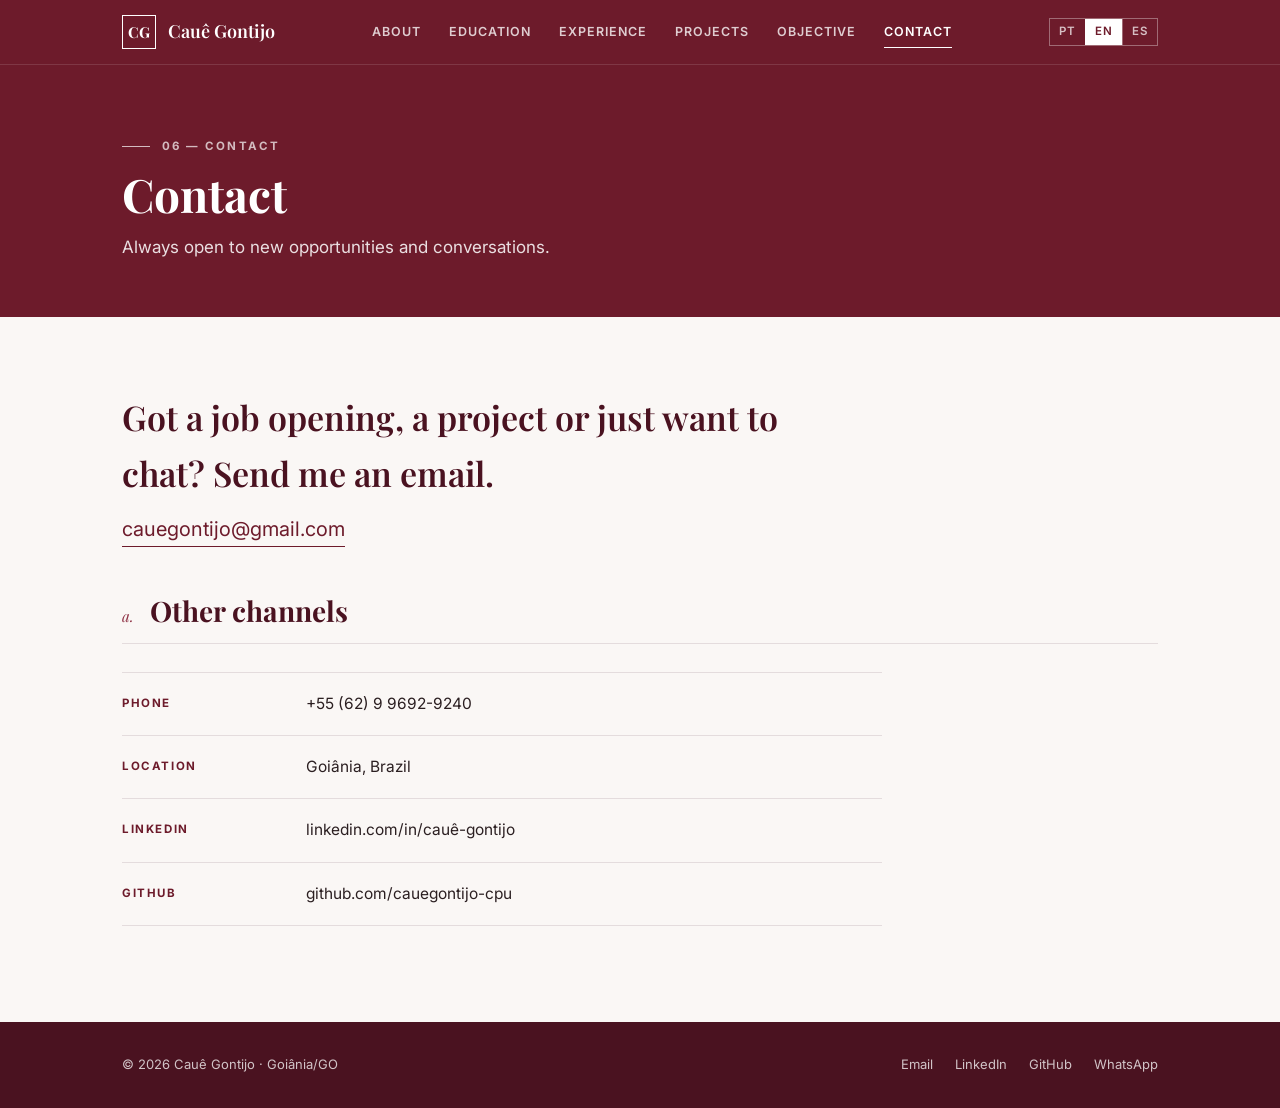
==== commit 384507d4: "Seletor de idioma: português, inglês e espanhol Co-Authored-By: Claude Opus 5.5 <noreply@anthropic.c" ====
--- a/contato.html
+++ b/contato.html
@@ -18,15 +18,14 @@
         <span class="brand-mark">CG</span>
         <span class="brand-name" data-nome>Cauê Gontijo</span>
       </a>
-      <button type="button" class="nav-toggle" aria-expanded="false" aria-controls="nav-menu">Menu</button>
-      <nav class="nav-bar" aria-label="Principal">
+      <nav class="nav-bar" aria-label="Principal" data-i18n-aria="nav.aria">
         <ul class="nav-menu" id="nav-menu">
-          <li><a href="index.html" data-page="sobre">Sobre</a></li>
-          <li><a href="formacao.html" data-page="formacao">Formação</a></li>
-          <li><a href="experiencia.html" data-page="experiencia">Experiência</a></li>
-          <li><a href="projetos.html" data-page="projetos">Projetos</a></li>
-          <li><a href="objetivo.html" data-page="objetivo">Objetivo</a></li>
-          <li><a href="contato.html" data-page="contato">Contato</a></li>
+          <li><a href="index.html" data-page="sobre" data-i18n="nav.sobre">Sobre</a></li>
+          <li><a href="formacao.html" data-page="formacao" data-i18n="nav.formacao">Formação</a></li>
+          <li><a href="experiencia.html" data-page="experiencia" data-i18n="nav.experiencia">Experiência</a></li>
+          <li><a href="projetos.html" data-page="projetos" data-i18n="nav.projetos">Projetos</a></li>
+          <li><a href="objetivo.html" data-page="objetivo" data-i18n="nav.objetivo">Objetivo</a></li>
+          <li><a href="contato.html" data-page="contato" data-i18n="nav.contato">Contato</a></li>
         </ul>
       </nav>
     </div>
@@ -34,21 +33,21 @@
 
   <section class="page-hero">
     <div class="container">
-      <span class="eyebrow">06 &mdash; Contato</span>
-      <h1>Contato</h1>
-      <p class="lead">Fico à disposição para novas oportunidades e conversas.</p>
+      <span class="eyebrow" data-i18n="contato.eyebrow">06 &mdash; Contato</span>
+      <h1 data-i18n="contato.titulo">Contato</h1>
+      <p class="lead" data-i18n="contato.lead">Fico à disposição para novas oportunidades e conversas.</p>
     </div>
   </section>
 
   <main>
     <div class="container">
       <section>
-        <p class="contact-lead">Tem uma vaga, um projeto ou só quer conversar? Me manda um e-mail.</p>
+        <p class="contact-lead" data-i18n="contato.chamada">Tem uma vaga, um projeto ou só quer conversar? Me manda um e-mail.</p>
         <a class="contact-mail" id="contato-email" href="#"></a>
 
         <div class="section-head">
           <span class="section-num">a.</span>
-          <h2 class="section-title">Outros canais</h2>
+          <h2 class="section-title" data-i18n="contato.outros">Outros canais</h2>
         </div>
         <ul class="contact-info-list" id="contato-info"></ul>
       </section>
@@ -63,6 +62,7 @@
   </footer>
 
   <script src="js/data.js"></script>
+  <script src="js/i18n.js"></script>
   <script src="js/main.js"></script>
 </body>
 </html>
--- a/css/style.css
+++ b/css/style.css
@@ -163,16 +163,46 @@
   transform: scaleX(1);
 }
 
-.nav-toggle {
-  display: none;
-  background: none;
-  border: 1px solid rgba(255, 255, 255, 0.5);
+/* Seletor de idioma (PT · EN · ES) */
+.header-inner {
+  position: relative;
+}
+
+.lang-switch {
+  display: flex;
+  flex-shrink: 0;
+  border: 1px solid rgba(255, 255, 255, 0.35);
+}
+
+.lang-switch button {
+  appearance: none;
+  border: 0;
+  background: transparent;
+  color: rgba(255, 255, 255, 0.72);
+  font: 600 11.5px/1 var(--sans);
+  letter-spacing: 0.08em;
+  padding: 7px 9px;
+  cursor: pointer;
+  transition: background 0.15s ease, color 0.15s ease;
+}
+
+.lang-switch button + button {
+  border-left: 1px solid rgba(255, 255, 255, 0.35);
+}
+
+.lang-switch button:hover {
   color: var(--branco);
-  font-size: 12px;
-  font-weight: 600;
-  letter-spacing: 0.1em;
-  text-transform: uppercase;
-  padding: 8px 14px;
+  background: rgba(255, 255, 255, 0.1);
+}
+
+.lang-switch button.active {
+  background: var(--branco);
+  color: var(--vinho);
+}
+
+.lang-switch button:focus-visible {
+  outline: 2px solid var(--branco);
+  outline-offset: 2px;
 }
 
 /* ---------------------------------------------------------------------- */
@@ -1057,49 +1087,62 @@
   }
 }
 
-@media (max-width: 860px) {
+@media (max-width: 1024px) {
   .header-inner {
-    flex-wrap: wrap;
-  }
-
-  .nav-toggle {
-    display: block;
+    flex-direction: column;
+    align-items: stretch;
+    gap: 0;
+    padding-top: 12px;
+  }
+
+  /* No celular o seletor fica no canto, na mesma linha do nome */
+  .lang-switch {
+    position: absolute;
+    top: 12px;
+    right: 32px;
   }
 
   .nav-bar {
+    margin: 0 -32px;
+    overflow-x: auto;
+    scrollbar-width: none;
+    -webkit-overflow-scrolling: touch;
+  }
+
+  .nav-bar::-webkit-scrollbar {
     display: none;
-    width: 100%;
-    padding-bottom: 12px;
-  }
-
-  .nav-bar.open {
-    display: block;
   }
 
   .nav-menu {
-    flex-direction: column;
+    width: max-content;
+    padding: 0 22px;
     gap: 0;
   }
 
   .nav-menu a {
-    padding: 12px 0;
-    border-top: 1px solid rgba(255, 255, 255, 0.1);
+    padding: 14px 10px;
+    white-space: nowrap;
   }
 
   .nav-menu a::after {
-    display: none;
-  }
-
-  .nav-menu a.active {
-    padding-left: 12px;
-    border-left: 2px solid var(--branco);
+    left: 10px;
+    right: 10px;
+    bottom: 8px;
   }
 }
 
 @media (max-width: 720px) {
-  .container,
+  .container {
+    padding: 0 16px;
+  }
+
   .header-inner {
-    padding: 0 16px;
+    padding: 14px 16px 0;
+  }
+
+  .lang-switch {
+    top: 14px;
+    right: 16px;
   }
 
   .page-hero {
@@ -1110,18 +1153,65 @@
     font-size: 34px;
   }
 
+  .nav-bar {
+    margin: 0 -16px;
+  }
+
+  .nav-menu {
+    padding: 0 6px;
+  }
+
+  .hero-home {
+    padding: 40px 0 48px;
+  }
+
+  /* Foto ao lado do nome, como no notebook */
   .hero-home .container {
-    grid-template-columns: 1fr;
-    gap: 40px;
+    grid-template-columns: 1fr 112px;
+    gap: 8px 18px;
+    align-items: start;
+  }
+
+  .hero-home .container > div:first-child {
+    display: contents;
+  }
+
+  .hero-home .photo-frame {
+    grid-column: 2;
+    grid-row: 1 / span 3;
+    align-self: center;
+  }
+
+  .hero-home .photo-frame::before {
+    transform: translate(7px, 7px);
+  }
+
+  .hero-home .eyebrow,
+  .hero-home h1,
+  .hero-home .lead {
+    grid-column: 1;
   }
 
   .hero-home h1 {
-    font-size: 42px;
-  }
-
-  .hero-home .photo-frame {
-    max-width: 220px;
-    order: -1;
+    font-size: 32px;
+  }
+
+  .hero-home .lead {
+    font-size: 15px;
+  }
+
+  .hero-home .hero-meta,
+  .hero-home .hero-actions {
+    grid-column: 1 / -1;
+  }
+
+  .hero-home .hero-actions {
+    margin-top: 16px;
+  }
+
+  .btn {
+    padding: 12px 16px;
+    font-size: 12px;
   }
 
   main {
@@ -1177,12 +1267,33 @@
   }
 
   .projects-grid {
-    grid-template-columns: 1fr;
-    gap: 40px;
+    grid-template-columns: repeat(2, 1fr);
+    gap: 28px 14px;
   }
 
   .project-cover .open-hint {
     transform: none;
+    padding: 7px 10px;
+    font-size: 10px;
+    letter-spacing: 0.08em;
+  }
+
+  .project-info {
+    gap: 2px 8px;
+    padding-top: 10px;
+  }
+
+  .project-num {
+    font-size: 13px;
+  }
+
+  .project-title {
+    font-size: 16px;
+  }
+
+  .project-meta {
+    font-size: 11.5px;
+    line-height: 1.4;
   }
 
   .book-side {
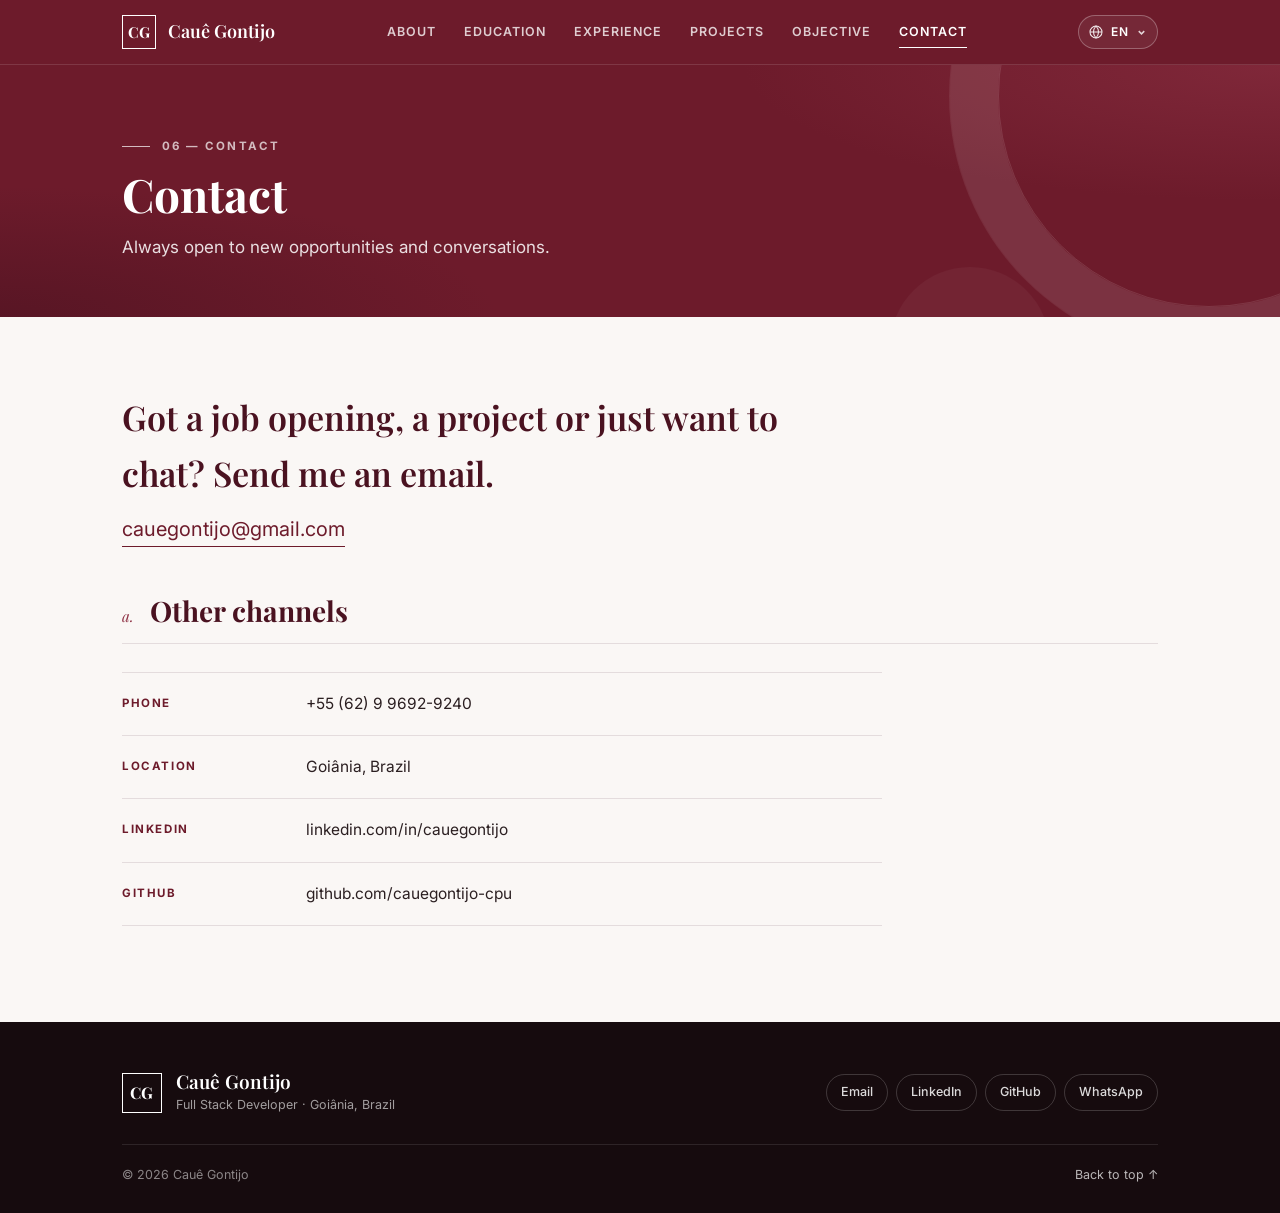
==== commit 009ca836: "Força o navegador a baixar CSS e JS atualizados Adiciona ?v=<data> nos links de style.css, data.js, " ====
--- a/contato.html
+++ b/contato.html
@@ -8,7 +8,7 @@
   <link rel="preconnect" href="https://fonts.googleapis.com">
   <link rel="preconnect" href="https://fonts.gstatic.com" crossorigin>
   <link href="https://fonts.googleapis.com/css2?family=Playfair+Display:ital,wght@0,600;0,700;1,600&family=Inter:wght@400;500;600;700&display=swap" rel="stylesheet">
-  <link rel="stylesheet" href="css/style.css">
+  <link rel="stylesheet" href="css/style.css?v=202611120736">
 </head>
 <body data-page="contato">
 
@@ -61,8 +61,8 @@
     </div>
   </footer>
 
-  <script src="js/data.js"></script>
-  <script src="js/i18n.js"></script>
-  <script src="js/main.js"></script>
+  <script src="js/data.js?v=202611120736"></script>
+  <script src="js/i18n.js?v=202611120736"></script>
+  <script src="js/main.js?v=202611120736"></script>
 </body>
 </html>
--- a/css/style.css
+++ b/css/style.css
@@ -163,55 +163,194 @@
   transform: scaleX(1);
 }
 
-/* Seletor de idioma (PT · EN · ES) */
+/* Sombra quando a página rola */
+.site-header {
+  transition: box-shadow 0.25s ease;
+}
+
+.site-header.is-scrolled {
+  box-shadow: 0 8px 24px rgba(22, 11, 14, 0.22);
+}
+
+/* Seletor de idioma: botão + menu suspenso */
 .header-inner {
   position: relative;
 }
 
 .lang-switch {
-  display: flex;
+  position: relative;
   flex-shrink: 0;
-  border: 1px solid rgba(255, 255, 255, 0.35);
-}
-
-.lang-switch button {
-  appearance: none;
-  border: 0;
-  background: transparent;
-  color: rgba(255, 255, 255, 0.72);
-  font: 600 11.5px/1 var(--sans);
+}
+
+.lang-toggle {
+  display: inline-flex;
+  align-items: center;
+  gap: 7px;
+  height: 34px;
+  padding: 0 10px 0 9px;
+  background: rgba(255, 255, 255, 0.06);
+  border: 1px solid rgba(255, 255, 255, 0.28);
+  border-radius: 999px;
+  color: var(--branco);
+  font: 600 12px/1 var(--sans);
   letter-spacing: 0.08em;
-  padding: 7px 9px;
-  cursor: pointer;
-  transition: background 0.15s ease, color 0.15s ease;
-}
-
-.lang-switch button + button {
-  border-left: 1px solid rgba(255, 255, 255, 0.35);
-}
-
-.lang-switch button:hover {
-  color: var(--branco);
-  background: rgba(255, 255, 255, 0.1);
-}
-
-.lang-switch button.active {
-  background: var(--branco);
-  color: var(--vinho);
-}
-
-.lang-switch button:focus-visible {
+  transition: background 0.15s ease, border-color 0.15s ease;
+}
+
+.lang-toggle:hover,
+.lang-switch.is-open .lang-toggle {
+  background: rgba(255, 255, 255, 0.14);
+  border-color: rgba(255, 255, 255, 0.55);
+}
+
+.lang-toggle:focus-visible {
   outline: 2px solid var(--branco);
   outline-offset: 2px;
 }
 
+.lang-icon {
+  width: 16px;
+  height: 16px;
+  opacity: 0.9;
+}
+
+.lang-caret {
+  width: 11px;
+  height: 11px;
+  opacity: 0.8;
+  transition: transform 0.2s ease;
+}
+
+.lang-switch.is-open .lang-caret {
+  transform: rotate(180deg);
+}
+
+.lang-menu {
+  position: absolute;
+  top: calc(100% + 10px);
+  right: 0;
+  z-index: 110;
+  min-width: 188px;
+  padding: 6px;
+  list-style: none;
+  background: var(--branco);
+  border: 1px solid var(--borda);
+  border-radius: 10px;
+  box-shadow: 0 18px 40px rgba(22, 11, 14, 0.22);
+  animation: lang-in 0.16s ease;
+}
+
+.lang-menu[hidden] {
+  display: none;
+}
+
+@keyframes lang-in {
+  from {
+    opacity: 0;
+    transform: translateY(-4px);
+  }
+}
+
+.lang-option {
+  display: flex;
+  align-items: center;
+  gap: 12px;
+  width: 100%;
+  padding: 9px 10px;
+  background: none;
+  border: 0;
+  border-radius: 6px;
+  color: var(--cinza-texto);
+  font-size: 14px;
+  text-align: left;
+  transition: background 0.12s ease;
+}
+
+.lang-option:hover,
+.lang-option:focus-visible {
+  background: var(--off-white);
+}
+
+.lang-option:focus-visible {
+  outline: 2px solid var(--vinho-claro);
+  outline-offset: -2px;
+}
+
+.lang-code {
+  width: 26px;
+  font-size: 11px;
+  font-weight: 700;
+  letter-spacing: 0.08em;
+  color: var(--cinza-medio);
+}
+
+.lang-name {
+  flex: 1;
+}
+
+.lang-check {
+  width: 15px;
+  height: 15px;
+  color: var(--vinho);
+  visibility: hidden;
+}
+
+.lang-option.active {
+  color: var(--vinho);
+  font-weight: 600;
+}
+
+.lang-option.active .lang-code {
+  color: var(--vinho);
+}
+
+.lang-option.active .lang-check {
+  visibility: visible;
+}
+
 /* ---------------------------------------------------------------------- */
 /* Hero                                                                   */
 /* ---------------------------------------------------------------------- */
 .page-hero {
-  background: var(--vinho);
+  position: relative;
+  overflow: hidden;
+  background:
+    radial-gradient(ellipse 70% 90% at 100% 0%, rgba(143, 50, 69, 0.55), transparent 60%),
+    radial-gradient(ellipse 60% 80% at 0% 100%, rgba(74, 18, 32, 0.6), transparent 65%),
+    var(--vinho);
   color: var(--branco);
   padding: 72px 0 56px;
+}
+
+/* Anéis decorativos no canto */
+.page-hero::before,
+.page-hero::after {
+  content: "";
+  position: absolute;
+  border-radius: 50%;
+  pointer-events: none;
+}
+
+.page-hero::before {
+  width: 420px;
+  height: 420px;
+  right: -140px;
+  top: -180px;
+  border: 1px solid rgba(255, 255, 255, 0.12);
+  box-shadow: 0 0 0 48px rgba(255, 255, 255, 0.025), 0 0 0 49px rgba(255, 255, 255, 0.08);
+}
+
+.page-hero::after {
+  width: 160px;
+  height: 160px;
+  right: 18%;
+  bottom: -110px;
+  background: rgba(255, 255, 255, 0.04);
+}
+
+.page-hero .container {
+  position: relative;
+  z-index: 1;
 }
 
 .page-hero .container {
@@ -252,7 +391,7 @@
 
 /* Hero da página inicial */
 .hero-home {
-  padding: 88px 0 80px;
+  padding: 88px 0 128px;
 }
 
 .hero-home .container {
@@ -754,6 +893,36 @@
   color: var(--cinza-medio);
 }
 
+.project-stack {
+  grid-column: 2;
+  display: flex;
+  flex-wrap: wrap;
+  gap: 6px;
+  margin-top: 10px;
+  list-style: none;
+}
+
+.project-stack li {
+  padding: 3px 9px;
+  font-size: 11.5px;
+  font-weight: 500;
+  color: var(--vinho);
+  background: rgba(109, 27, 43, 0.06);
+  border: 1px solid rgba(109, 27, 43, 0.14);
+  border-radius: 999px;
+}
+
+.project-cover {
+  box-shadow: 0 1px 0 var(--borda);
+  transition: box-shadow 0.3s ease, transform 0.3s ease;
+}
+
+.project-card:hover .project-cover,
+.project-card:focus-visible .project-cover {
+  transform: translateY(-4px);
+  box-shadow: 0 22px 40px -18px rgba(74, 18, 32, 0.45);
+}
+
 /* Espaço reservado enquanto não há foto */
 .placeholder {
   width: 100%;
@@ -824,6 +993,27 @@
 .book-desc {
   font-size: 14.5px;
   color: rgba(255, 255, 255, 0.72);
+}
+
+.book-link {
+  align-self: flex-start;
+  margin-top: 16px;
+  padding-bottom: 2px;
+  font-size: 12.5px;
+  font-weight: 600;
+  text-transform: uppercase;
+  letter-spacing: 0.08em;
+  color: var(--branco);
+  border-bottom: 1.5px solid rgba(255, 255, 255, 0.5);
+  transition: border-color 0.15s ease;
+}
+
+.book-link:hover {
+  border-color: var(--branco);
+}
+
+.book-link[hidden] {
+  display: none;
 }
 
 .book-count {
@@ -1003,30 +1193,212 @@
 /* Footer                                                                 */
 /* ---------------------------------------------------------------------- */
 .site-footer {
-  background: var(--vinho-escuro);
-  color: rgba(255, 255, 255, 0.75);
-  padding: 32px 0;
-  font-size: 13px;
-}
-
-.site-footer .container {
+  background: var(--escuro);
+  color: rgba(255, 255, 255, 0.7);
+  padding: 48px 0 28px;
+  font-size: 13.5px;
+}
+
+.footer-top {
+  display: flex;
+  flex-wrap: wrap;
+  align-items: center;
+  justify-content: space-between;
+  gap: 24px;
+  padding-bottom: 28px;
+  border-bottom: 1px solid rgba(255, 255, 255, 0.1);
+}
+
+.footer-brand {
+  display: flex;
+  align-items: center;
+  gap: 14px;
+  color: var(--branco);
+}
+
+.footer-brand .brand-mark {
+  width: 40px;
+  height: 40px;
+  font-size: 16px;
+}
+
+.footer-brand strong {
+  display: block;
+  font-family: var(--serif);
+  font-size: 19px;
+  font-weight: 600;
+  line-height: 1.2;
+}
+
+.footer-brand small {
+  font-size: 12.5px;
+  color: rgba(255, 255, 255, 0.6);
+}
+
+.footer-links {
+  display: flex;
+  flex-wrap: wrap;
+  gap: 8px;
+  list-style: none;
+}
+
+.footer-links a {
+  display: inline-block;
+  padding: 7px 14px;
+  border: 1px solid rgba(255, 255, 255, 0.18);
+  border-radius: 999px;
+  color: rgba(255, 255, 255, 0.85);
+  font-size: 12.5px;
+  font-weight: 500;
+  transition: background 0.15s ease, color 0.15s ease, border-color 0.15s ease;
+}
+
+.footer-links a:hover {
+  background: var(--branco);
+  border-color: var(--branco);
+  color: var(--escuro);
+}
+
+.footer-bottom {
   display: flex;
   flex-wrap: wrap;
   justify-content: space-between;
-  gap: 12px 24px;
-}
-
-.footer-links {
+  gap: 8px 24px;
+  padding-top: 20px;
+  font-size: 12.5px;
+  color: rgba(255, 255, 255, 0.5);
+}
+
+.footer-top-link {
+  color: rgba(255, 255, 255, 0.7);
+  transition: color 0.15s ease;
+}
+
+.footer-top-link:hover {
+  color: var(--branco);
+}
+
+/* ---------------------------------------------------------------------- */
+/* Faixa de contato (antes do rodapé)                                     */
+/* ---------------------------------------------------------------------- */
+.cta-band {
+  position: relative;
+  overflow: hidden;
+  background:
+    radial-gradient(ellipse 50% 120% at 100% 50%, rgba(143, 50, 69, 0.6), transparent 70%),
+    var(--vinho-escuro);
+  color: var(--branco);
+  padding: 64px 0;
+}
+
+.cta-band .container {
   display: flex;
   flex-wrap: wrap;
-  gap: 8px 22px;
-  list-style: none;
-}
-
-.footer-links a:hover {
-  color: var(--branco);
-  text-decoration: underline;
-  text-underline-offset: 3px;
+  align-items: center;
+  justify-content: space-between;
+  gap: 28px 48px;
+}
+
+.cta-title {
+  margin-top: 12px;
+  font-size: 36px;
+  font-weight: 700;
+}
+
+.cta-text {
+  margin-top: 8px;
+  max-width: 560px;
+  font-size: 16px;
+  color: rgba(255, 255, 255, 0.78);
+}
+
+.cta-actions {
+  display: flex;
+  flex-wrap: wrap;
+  gap: 12px;
+}
+
+/* ---------------------------------------------------------------------- */
+/* Página inicial: números e destaques                                    */
+/* ---------------------------------------------------------------------- */
+.stats-wrap {
+  position: relative;
+  z-index: 2;
+  margin-top: -56px;
+}
+
+.stats {
+  display: grid;
+  grid-template-columns: repeat(3, 1fr);
+  background: var(--branco);
+  border: 1px solid var(--borda);
+  box-shadow: 0 24px 48px -24px rgba(74, 18, 32, 0.35);
+}
+
+.stat {
+  display: flex;
+  flex-direction: column-reverse;
+  gap: 4px;
+  padding: 24px 28px;
+}
+
+.stat + .stat {
+  border-left: 1px solid var(--borda);
+}
+
+.stat dd {
+  font-family: var(--serif);
+  font-size: 40px;
+  font-weight: 700;
+  line-height: 1;
+  color: var(--vinho);
+}
+
+.stat dt {
+  font-size: 11.5px;
+  font-weight: 700;
+  letter-spacing: 0.12em;
+  text-transform: uppercase;
+  color: var(--cinza-medio);
+}
+
+.main-home {
+  padding-top: 64px;
+}
+
+.section-link {
+  margin-left: auto;
+  display: inline-flex;
+  align-items: center;
+  gap: 8px;
+  font-size: 12.5px;
+  font-weight: 600;
+  letter-spacing: 0.08em;
+  text-transform: uppercase;
+  color: var(--vinho);
+  white-space: nowrap;
+}
+
+.section-link .arrow {
+  transition: transform 0.2s ease;
+}
+
+.section-link:hover .arrow {
+  transform: translateX(3px);
+}
+
+/* ---------------------------------------------------------------------- */
+/* Animação de entrada                                                    */
+/* ---------------------------------------------------------------------- */
+.reveal {
+  opacity: 0;
+  transform: translateY(18px);
+  transition: opacity 0.6s ease, transform 0.6s cubic-bezier(0.2, 0.7, 0.2, 1);
+}
+
+.reveal.is-visible {
+  opacity: 1;
+  transform: none;
 }
 
 /* ---------------------------------------------------------------------- */
@@ -1098,7 +1470,7 @@
   /* No celular o seletor fica no canto, na mesma linha do nome */
   .lang-switch {
     position: absolute;
-    top: 12px;
+    top: 11px;
     right: 32px;
   }
 
@@ -1141,8 +1513,69 @@
   }
 
   .lang-switch {
-    top: 14px;
+    top: 13px;
     right: 16px;
+  }
+
+  .page-hero::before {
+    width: 260px;
+    height: 260px;
+    right: -120px;
+    top: -120px;
+  }
+
+  .stats-wrap {
+    margin-top: -44px;
+  }
+
+  .stat {
+    padding: 16px 12px;
+  }
+
+  .stat dd {
+    font-size: 28px;
+  }
+
+  .stat dt {
+    font-size: 9.5px;
+    letter-spacing: 0.06em;
+    line-height: 1.35;
+  }
+
+  .main-home {
+    padding-top: 48px;
+  }
+
+  .section-link span:first-child {
+    display: none;
+  }
+
+  .project-stack {
+    grid-column: 1 / -1;
+    margin-top: 6px;
+    gap: 4px;
+  }
+
+  .project-stack li {
+    font-size: 10.5px;
+    padding: 2px 7px;
+  }
+
+  .cta-band {
+    padding: 48px 0;
+  }
+
+  .cta-title {
+    font-size: 27px;
+  }
+
+  .cta-text {
+    font-size: 15px;
+  }
+
+  .footer-top {
+    flex-direction: column;
+    align-items: flex-start;
   }
 
   .page-hero {
@@ -1162,7 +1595,7 @@
   }
 
   .hero-home {
-    padding: 40px 0 48px;
+    padding: 40px 0 84px;
   }
 
   /* Foto ao lado do nome, como no notebook */
